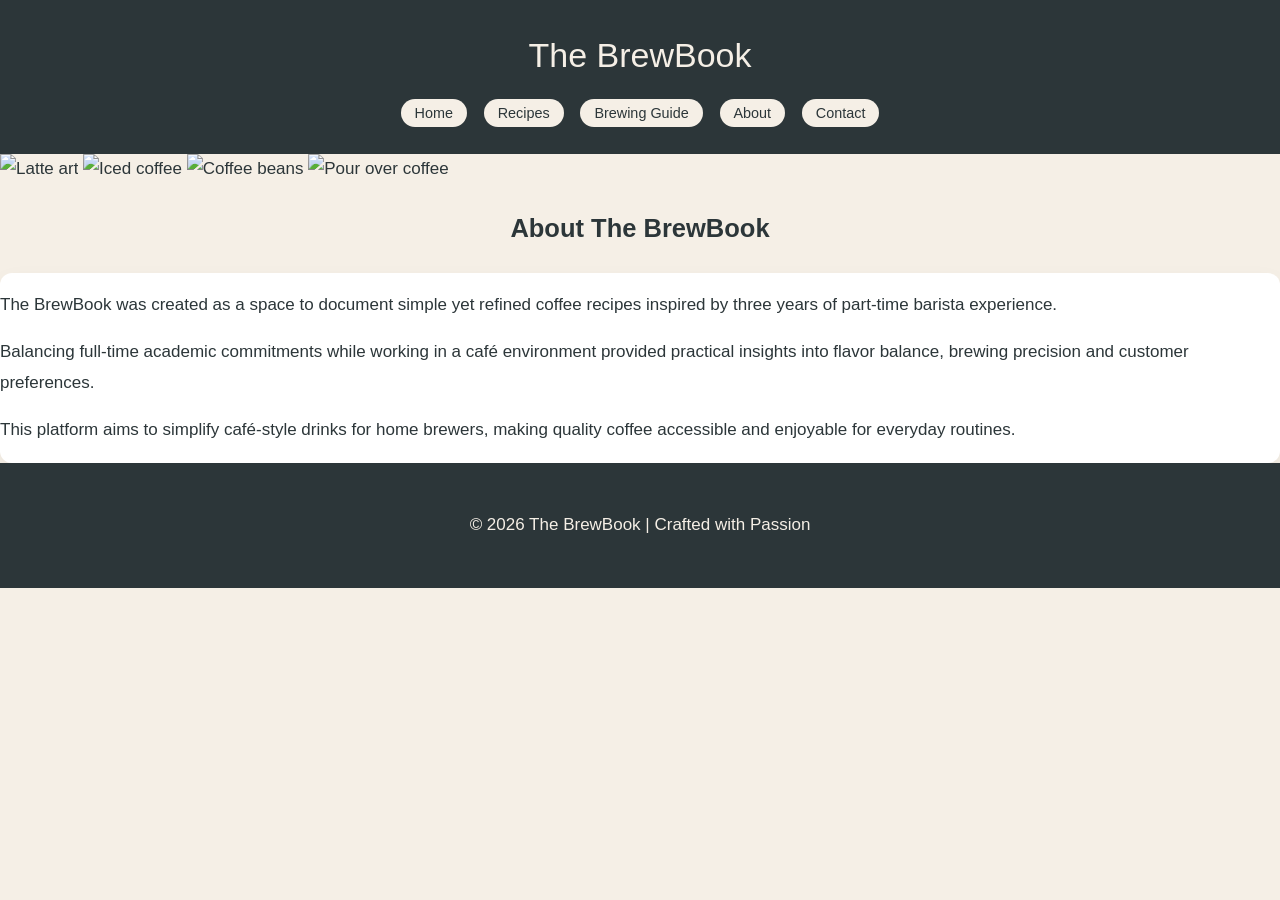
==== about.html @ 3c5f8f3c "include images, modify homepage carrousel, modify recipe page with paragraph" ====
<!DOCTYPE html>
<html lang="en">

<head>
    <meta charset="UTF-8">
    <title>About | The BrewBook</title>
    <meta name="description"
        content="Discover the story behind The BrewBook and the passion for coffee inspired by barista experience.">
    <meta name="keywords" content="coffee blog about, barista experience, coffee passion story">
    <meta name="viewport" content="width=device-width, initial-scale=1.0">
    <link rel="stylesheet" href="style.css">
</head>

<body>

    <header>
        <h1>The BrewBook</h1>
        <nav>
            <a href="index.html">Home</a>
            <a href="recipes.html">Recipes</a>
            <a href="brewing.html">Brewing Guide</a>
            <a href="about.html">About</a>
            <a href="contact.html">Contact</a>
        </nav>
    </header>

    <section class="carousel">
        <div class="carousel-track">
            <img src="images/coffee1.jpg" alt="Latte art">
            <img src="images/coffee2.jpg" alt="Iced coffee">
            <img src="images/coffee3.jpg" alt="Coffee beans">
            <img src="images/coffee4.jpg" alt="Pour over coffee">
        </div>
    </section>

    <section>
        <h2 style="text-align:center;">About The BrewBook</h2>

        <div class="recipe-card">
            <p>
                The BrewBook was created as a space to document simple yet refined coffee recipes inspired by three
                years of part-time barista experience.
            </p>

            <p>
                Balancing full-time academic commitments while working in a café environment provided practical insights
                into flavor balance, brewing precision and customer preferences.
            </p>

            <p>
                This platform aims to simplify café-style drinks for home brewers, making quality coffee accessible and
                enjoyable for everyday routines.
            </p>
        </div>
    </section>

    <footer>
        <p>© 2026 The BrewBook | Crafted with Passion</p>
    </footer>

</body>

</html>
---- style.css ----
/* ============================= */
/* COLOR PALETTE */
/* ============================= */
:root {
    --inkwell: #2C3639;
    --lunar: #3F4E4F;
    --creme: #A27B5B;
    --light: #F5EFE6;
    --soft: #EDE6DB;
}

/* ============================= */
/* GLOBAL */
/* ============================= */
body {
    margin: 0;
    font-family: 'Segoe UI', sans-serif;
    background: var(--light);
    color: var(--inkwell);
    line-height: 1.8;
    font-size: 17px;
    /* ADD THIS */
}

/* ============================= */
/* HEADER */
/* ============================= */
header {
    background: var(--inkwell);
    padding: 25px;
    text-align: center;
}

header h1 {
    color: var(--light);
    margin: 0;
    font-weight: 500;
}

/* ============================= */
/* NAVIGATION */
/* ============================= */
nav {
    margin-top: 12px;
}

nav a {
    text-decoration: none;
    color: var(--inkwell);
    background: var(--light);
    padding: 6px 14px;
    margin: 0 6px;
    border-radius: 40px;
    font-size: 0.9rem;
    transition: 0.3s ease;
}

nav a:hover {
    background: var(--creme);
    color: white;
}

/* ============================= */
/* HERO SECTION */
/* ============================= */
.hero-wrapper {
    padding: 90px 0;
}

.hero-container {
    max-width: 1100px;
    margin: 0 auto;
    display: flex;
    align-items: center;
    justify-content: center;
    gap: 70px;
    padding: 0 20px;
}

/* LEFT: CAROUSEL */
.hero-carousel {
    position: relative;
    width: 420px;
    height: 520px;
    overflow: hidden;
    border-radius: 14px;
    box-shadow: 0 20px 40px rgba(0, 0, 0, 0.08);
}

.carousel-track {
    position: relative;
    height: 100%;
}

.slide {
    position: absolute;
    width: 100%;
    height: 100%;
    opacity: 0;
    transition: opacity 0.6s ease;
}

.slide.active {
    opacity: 1;
}

.slide img {
    width: 100%;
    height: 100%;
    object-fit: cover;
}

/* ARROWS */
.arrow {
    position: absolute;
    top: 50%;
    transform: translateY(-50%);
    background: rgba(0, 0, 0, 0.35);
    color: white;
    border: none;
    font-size: 18px;
    padding: 8px 12px;
    cursor: pointer;
    border-radius: 6px;
    transition: 0.3s;
}

.arrow:hover {
    background: rgba(0, 0, 0, 0.6);
}

.left {
    left: 12px;
}

.right {
    right: 12px;
}

/* RIGHT: TEXT */
.hero-text {
    max-width: 480px;
}

.hero-text h2 {
    font-size: 2.1rem;
    margin-bottom: 22px;
    font-weight: 500;
}

.hero-text p {
    margin-bottom: 28px;
    color: var(--lunar);
}

/* ============================= */
/* BUTTON */
/* ============================= */
.button {
    display: inline-block;
    padding: 12px 28px;
    background: var(--creme);
    color: white;
    text-decoration: none;
    border-radius: 6px;
    transition: 0.3s ease;
}

.button:hover {
    background: var(--lunar);
}

/* ============================= */
/* CONTENT SECTIONS */
/* ============================= */
.section {
    max-width: 800px;
    margin: 60px auto 0 auto;
    /* adds space from navbar */
    padding: 90px 20px;
}

.section:first-of-type {
    margin-top: 60px;
}

.section h2 {
    font-weight: 500;
    margin-bottom: 25px;
}

.light {
    background: var(--soft);
}

.center {
    text-align: center;
}

/* ============================= */
/* REVEAL ANIMATION */
/* ============================= */
.reveal {
    opacity: 0;
    transform: translateY(40px);
    transition: all 0.8s ease;
}

.reveal.active {
    opacity: 1;
    transform: translateY(0);
}

/* ============================= */
/* FOOTER */
/* ============================= */
footer {
    text-align: center;
    padding: 30px;
    background: var(--inkwell);
    color: var(--light);
}

/* ============================= */
/* RESPONSIVE */
/* ============================= */
@media (max-width: 900px) {
    .hero-container {
        flex-direction: column;
        text-align: center;
    }

    .hero-carousel {
        width: 85%;
        height: 420px;
    }

    .hero-text {
        max-width: 600px;
    }
}

.recipe-grid {
    display: grid;
    grid-template-columns: repeat(3, 1fr);
    /* exactly 3 per row */
    gap: 40px;
    /* space between cards */
    margin-top: 40px;
    margin-bottom: 80px;
    /* space before footer */
    padding: 0 150px;
    /* space from left/right edges of screen */
    box-sizing: border-box;
    /* ensures padding is included in width */
}

/* RECIPE CARD */
.recipe-card {
    background: white;
    border-radius: 12px;
    overflow: hidden;
    box-shadow: 0 10px 25px rgba(0, 0, 0, 0.05);
    cursor: pointer;
    transition: 0.3s ease;
}

.recipe-card:hover {
    transform: translateY(-5px);
}

.recipe-card img {
    width: 100%;
    height: 220px;
    object-fit: cover;
}

.recipe-card h3 {
    padding: 15px;
    margin: 0;
}

.recipe-content {
    display: none;
    padding: 0 15px 20px 15px;
}

/* BREW CARD */
.brew-card {
    background: white;
    padding: 25px;
    margin: 25px 0;
    border-radius: 12px;
    box-shadow: 0 10px 25px rgba(0, 0, 0, 0.05);
}

.short-paragraph {
    opacity: 1;
    /* visible immediately */
    transform: translateY(0);
    /* no movement */
    transition: none;
    /* disable animation */
    text-align: center;
    /* optional: center text */
    max-width: 700px;
    /* optional: limits width for readability */
    margin: 0 auto 30px auto;
    /* top 0, bottom 40px spacing */
    font-size: 1.3rem;
    /* slightly larger for emphasis */
    color: var(--lunar);
    /* text color */
}

@media (max-width: 900px) {
    .recipe-grid {
        grid-template-columns: repeat(2, 1fr);
    }
}

@media (max-width: 600px) {
    .recipe-grid {
        grid-template-columns: 1fr;
    }
}

.intro-card {
    background: var(--soft);
    padding: 25px 30px;
    border-radius: 12px;
    max-width: 800px;
    margin: 40px auto;
    text-align: center;
    font-size: 1.1rem;
    color: var(--lunar);
}

/* Brewing Page Styles */
.brewing-section {
    max-width: 1000px;
    margin: 0 auto 80px auto;
    padding: 20px;
}

/* Brewing Page Styles */
.brew-row {
    display: flex;
    flex-wrap: wrap;
    align-items: center;
    gap: 40px;
    margin-bottom: 60px;
}

.brew-row.reverse {
    flex-direction: row-reverse;
}

.brew-text,
.brew-image {
    flex: 0 0 50%;
    /* take 50% each on desktop */
}

.brew-image img {
    width: 100%;
    height: auto;
    border-radius: 12px;
    object-fit: cover;
}

/* Responsive for mobile */
@media (max-width: 900px) {

    .brew-text,
    .brew-image {
        flex: 0 0 100%;
        /* full width on mobile */
    }
}

.brew-text h3 {
    margin-bottom: 15px;
}

.brew-text p,
.brew-text ul {
    margin-bottom: 15px;
    line-height: 1.6;
    color: var(--lunar);
}

.brew-image {
    flex: 1;
}

/* Responsive */
@media (max-width: 900px) {

    .brew-row,
    .brew-row.reverse {
        flex-direction: column;
    }

    .brew-image,
    .brew-text {
        width: 100%;
    }

    .brew-image img {
        height: auto;
    }
}
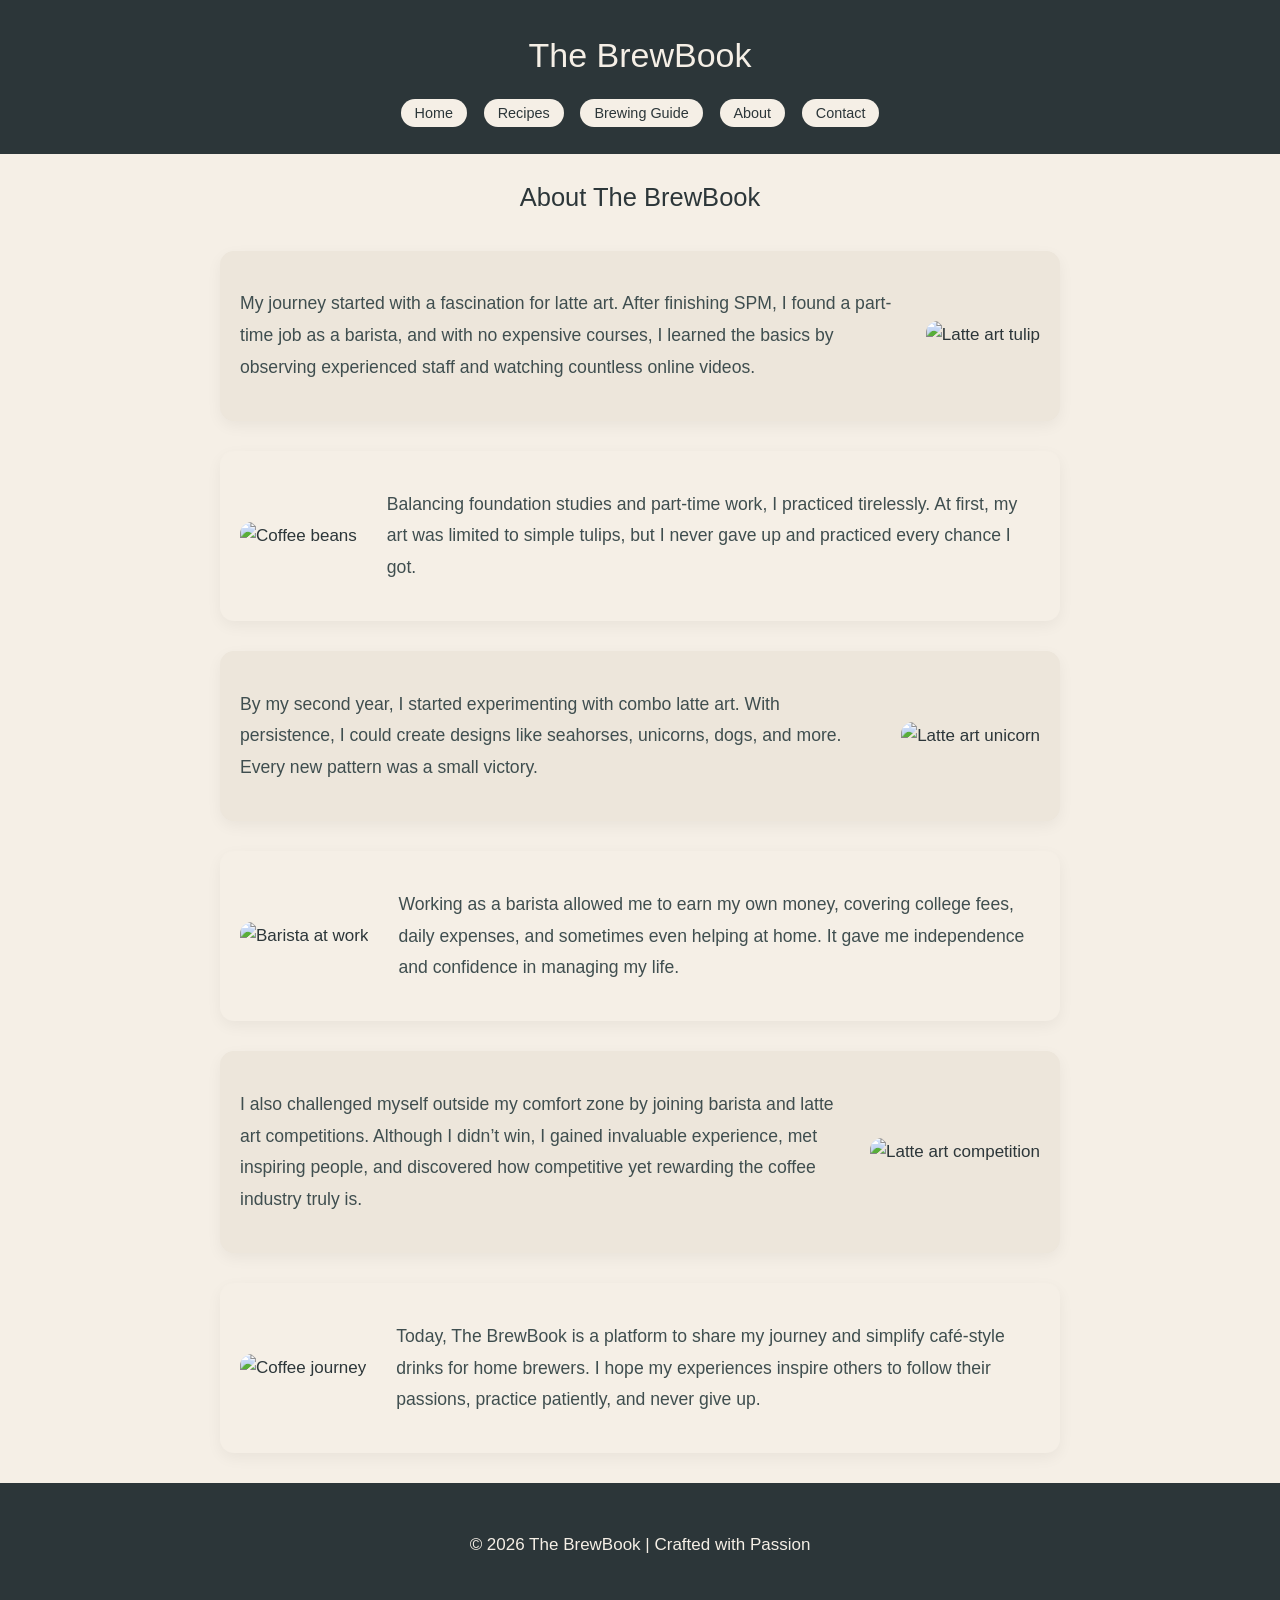
==== commit d4f24f76: "fixed formats and focused on theme" ====
--- a/about.html
+++ b/about.html
@@ -24,34 +24,90 @@
         </nav>
     </header>
 
-    <section class="carousel">
-        <div class="carousel-track">
-            <img src="images/coffee1.jpg" alt="Latte art">
-            <img src="images/coffee2.jpg" alt="Iced coffee">
-            <img src="images/coffee3.jpg" alt="Coffee beans">
-            <img src="images/coffee4.jpg" alt="Pour over coffee">
+    <section>
+        <h2>About The BrewBook</h2>
+
+        <!-- Card 1 -->
+        <div class="short-card flex-card">
+            <div class="card-image">
+                <img src="images/coffee-cup1.jpg" alt="Latte art tulip">
+            </div>
+            <div class="card-text">
+                <p>
+                    My journey started with a fascination for latte art. After finishing SPM, I found a part-time job
+                    as a barista, and with no expensive courses, I learned the basics by observing experienced staff
+                    and watching countless online videos.
+                </p>
+            </div>
         </div>
-    </section>
 
-    <section>
-        <h2 style="text-align:center;">About The BrewBook</h2>
+        <!-- Card 2 -->
+        <div class="short-card flex-card">
+            <div class="card-image">
+                <img src="images/coffee-cup2.jpg" alt="Coffee beans">
+            </div>
+            <div class="card-text">
+                <p>
+                    Balancing foundation studies and part-time work, I practiced tirelessly. At first, my art was
+                    limited to simple tulips, but I never gave up and practiced every chance I got.
+                </p>
+            </div>
+        </div>
 
-        <div class="recipe-card">
-            <p>
-                The BrewBook was created as a space to document simple yet refined coffee recipes inspired by three
-                years of part-time barista experience.
-            </p>
+        <!-- Card 3 -->
+        <div class="short-card flex-card">
+            <div class="card-image">
+                <img src="images/coffee-cup3.jpg" alt="Latte art unicorn">
+            </div>
+            <div class="card-text">
+                <p>
+                    By my second year, I started experimenting with combo latte art. With persistence, I could create
+                    designs like seahorses, unicorns, dogs, and more. Every new pattern was a small victory.
+                </p>
+            </div>
+        </div>
 
-            <p>
-                Balancing full-time academic commitments while working in a café environment provided practical insights
-                into flavor balance, brewing precision and customer preferences.
-            </p>
+        <!-- Card 4 -->
+        <div class="short-card flex-card">
+            <div class="card-image">
+                <img src="images/coffee-cup4.jpg" alt="Barista at work">
+            </div>
+            <div class="card-text">
+                <p>
+                    Working as a barista allowed me to earn my own money, covering college fees, daily expenses, and
+                    sometimes even helping at home. It gave me independence and confidence in managing my life.
+                </p>
+            </div>
+        </div>
 
-            <p>
-                This platform aims to simplify café-style drinks for home brewers, making quality coffee accessible and
-                enjoyable for everyday routines.
-            </p>
+        <!-- Card 5 -->
+        <div class="short-card flex-card">
+            <div class="card-image">
+                <img src="images/latte-competition.jpg" alt="Latte art competition">
+            </div>
+            <div class="card-text">
+                <p>
+                    I also challenged myself outside my comfort zone by joining barista and latte art competitions.
+                    Although I didn’t win, I gained invaluable experience, met inspiring people, and discovered how
+                    competitive yet rewarding the coffee industry truly is.
+                </p>
+            </div>
         </div>
+
+        <!-- Card 6 -->
+        <div class="short-card flex-card">
+            <div class="card-image">
+                <img src="images/coffee-moments.jpg" alt="Coffee journey">
+            </div>
+            <div class="card-text">
+                <p>
+                    Today, The BrewBook is a platform to share my journey and simplify café-style drinks for
+                    home brewers. I hope my experiences inspire others to follow their passions, practice patiently,
+                    and never give up.
+                </p>
+            </div>
+        </div>
+
     </section>
 
     <footer>
--- a/style.css
+++ b/style.css
@@ -11,7 +11,6 @@
 
 /* ============================= */
 /* GLOBAL */
-/* ============================= */
 body {
     margin: 0;
     font-family: 'Segoe UI', sans-serif;
@@ -19,15 +18,18 @@
     color: var(--inkwell);
     line-height: 1.8;
     font-size: 17px;
-    /* ADD THIS */
+}
+
+h2 {
+    text-align: center;
+    font-weight: 500;
 }
 
 /* ============================= */
 /* HEADER */
-/* ============================= */
 header {
     background: var(--inkwell);
-    padding: 25px;
+    padding: 25px 0;
     text-align: center;
 }
 
@@ -39,7 +41,6 @@
 
 /* ============================= */
 /* NAVIGATION */
-/* ============================= */
 nav {
     margin-top: 12px;
 }
@@ -61,10 +62,9 @@
 }
 
 /* ============================= */
-/* HERO SECTION */
-/* ============================= */
+/* HERO / CAROUSEL */
 .hero-wrapper {
-    padding: 90px 0;
+    padding: 60px 0;
 }
 
 .hero-container {
@@ -73,11 +73,11 @@
     display: flex;
     align-items: center;
     justify-content: center;
-    gap: 70px;
+    gap: 40px;
+    flex-wrap: wrap;
     padding: 0 20px;
 }
 
-/* LEFT: CAROUSEL */
 .hero-carousel {
     position: relative;
     width: 420px;
@@ -123,6 +123,7 @@
     cursor: pointer;
     border-radius: 6px;
     transition: 0.3s;
+    z-index: 10;
 }
 
 .arrow:hover {
@@ -137,25 +138,8 @@
     right: 12px;
 }
 
-/* RIGHT: TEXT */
-.hero-text {
-    max-width: 480px;
-}
-
-.hero-text h2 {
-    font-size: 2.1rem;
-    margin-bottom: 22px;
-    font-weight: 500;
-}
-
-.hero-text p {
-    margin-bottom: 28px;
-    color: var(--lunar);
-}
-
-/* ============================= */
-/* BUTTON */
-/* ============================= */
+/* ============================= */
+/* BUTTONS */
 .button {
     display: inline-block;
     padding: 12px 28px;
@@ -171,91 +155,36 @@
 }
 
 /* ============================= */
-/* CONTENT SECTIONS */
-/* ============================= */
+/* SECTIONS */
 .section {
-    max-width: 800px;
-    margin: 60px auto 0 auto;
-    /* adds space from navbar */
-    padding: 90px 20px;
-}
-
-.section:first-of-type {
-    margin-top: 60px;
-}
-
-.section h2 {
-    font-weight: 500;
-    margin-bottom: 25px;
+    max-width: 1000px;
+    margin: 60px auto;
+    padding: 0 20px;
 }
 
 .light {
     background: var(--soft);
 }
 
-.center {
-    text-align: center;
-}
-
-/* ============================= */
-/* REVEAL ANIMATION */
-/* ============================= */
-.reveal {
-    opacity: 0;
-    transform: translateY(40px);
-    transition: all 0.8s ease;
-}
-
-.reveal.active {
-    opacity: 1;
-    transform: translateY(0);
-}
-
-/* ============================= */
-/* FOOTER */
-/* ============================= */
-footer {
-    text-align: center;
-    padding: 30px;
-    background: var(--inkwell);
-    color: var(--light);
-}
-
-/* ============================= */
-/* RESPONSIVE */
-/* ============================= */
-@media (max-width: 900px) {
-    .hero-container {
-        flex-direction: column;
-        text-align: center;
-    }
-
-    .hero-carousel {
-        width: 85%;
-        height: 420px;
-    }
-
-    .hero-text {
-        max-width: 600px;
-    }
-}
-
+.short-paragraph {
+    text-align: center;
+    max-width: 700px;
+    margin: 0 auto 40px auto;
+    font-size: 1.3rem;
+    color: var(--lunar);
+}
+
+/* ============================= */
+/* RECIPE GRID */
 .recipe-grid {
     display: grid;
     grid-template-columns: repeat(3, 1fr);
-    /* exactly 3 per row */
-    gap: 40px;
-    /* space between cards */
-    margin-top: 40px;
-    margin-bottom: 80px;
-    /* space before footer */
-    padding: 0 150px;
-    /* space from left/right edges of screen */
+    gap: 25px;
+    margin: 40px auto 80px auto;
+    padding: 0 40px;
     box-sizing: border-box;
-    /* ensures padding is included in width */
-}
-
-/* RECIPE CARD */
+}
+
 .recipe-card {
     background: white;
     border-radius: 12px;
@@ -269,15 +198,17 @@
     transform: translateY(-5px);
 }
 
+/* 1:1 images */
 .recipe-card img {
     width: 100%;
-    height: 220px;
+    aspect-ratio: 1/1;
     object-fit: cover;
 }
 
 .recipe-card h3 {
     padding: 15px;
     margin: 0;
+    text-align: center;
 }
 
 .recipe-content {
@@ -285,71 +216,20 @@
     padding: 0 15px 20px 15px;
 }
 
-/* BREW CARD */
-.brew-card {
-    background: white;
-    padding: 25px;
-    margin: 25px 0;
-    border-radius: 12px;
-    box-shadow: 0 10px 25px rgba(0, 0, 0, 0.05);
-}
-
-.short-paragraph {
-    opacity: 1;
-    /* visible immediately */
-    transform: translateY(0);
-    /* no movement */
-    transition: none;
-    /* disable animation */
-    text-align: center;
-    /* optional: center text */
-    max-width: 700px;
-    /* optional: limits width for readability */
-    margin: 0 auto 30px auto;
-    /* top 0, bottom 40px spacing */
-    font-size: 1.3rem;
-    /* slightly larger for emphasis */
-    color: var(--lunar);
-    /* text color */
-}
-
-@media (max-width: 900px) {
-    .recipe-grid {
-        grid-template-columns: repeat(2, 1fr);
-    }
-}
-
-@media (max-width: 600px) {
-    .recipe-grid {
-        grid-template-columns: 1fr;
-    }
-}
-
-.intro-card {
-    background: var(--soft);
-    padding: 25px 30px;
-    border-radius: 12px;
-    max-width: 800px;
-    margin: 40px auto;
-    text-align: center;
-    font-size: 1.1rem;
-    color: var(--lunar);
-}
-
-/* Brewing Page Styles */
+/* ============================= */
+/* BREWING PAGE */
 .brewing-section {
-    max-width: 1000px;
+    max-width: 1100px;
     margin: 0 auto 80px auto;
-    padding: 20px;
-}
-
-/* Brewing Page Styles */
+    padding: 0 20px;
+}
+
 .brew-row {
     display: flex;
+    align-items: center;
+    gap: 50px;
+    margin-bottom: 80px;
     flex-wrap: wrap;
-    align-items: center;
-    gap: 40px;
-    margin-bottom: 60px;
 }
 
 .brew-row.reverse {
@@ -358,25 +238,13 @@
 
 .brew-text,
 .brew-image {
-    flex: 0 0 50%;
-    /* take 50% each on desktop */
+    flex: 1;
 }
 
 .brew-image img {
     width: 100%;
-    height: auto;
     border-radius: 12px;
     object-fit: cover;
-}
-
-/* Responsive for mobile */
-@media (max-width: 900px) {
-
-    .brew-text,
-    .brew-image {
-        flex: 0 0 100%;
-        /* full width on mobile */
-    }
 }
 
 .brew-text h3 {
@@ -386,28 +254,339 @@
 .brew-text p,
 .brew-text ul {
     margin-bottom: 15px;
-    line-height: 1.6;
     color: var(--lunar);
 }
 
-.brew-image {
-    flex: 1;
-}
-
-/* Responsive */
-@media (max-width: 900px) {
+/* ============================= */
+/* CENTERED CONTENT FOR ABOUT/CONTACT */
+.center-content {
+    max-width: 700px;
+    margin: 0 auto 80px auto;
+    padding: 0 20px;
+    text-align: center;
+}
+
+/* ============================= */
+/* FOOTER */
+footer {
+    text-align: center;
+    padding: 30px;
+    background: var(--inkwell);
+    color: var(--light);
+    width: 100%;
+    box-sizing: border-box;
+}
+
+/* ============================= */
+/* RESPONSIVE */
+@media (max-width:900px) {
+    .hero-container {
+        flex-direction: column;
+        text-align: center;
+    }
+
+    .hero-carousel {
+        width: 85%;
+        height: 420px;
+    }
+
+    .recipe-grid {
+        grid-template-columns: repeat(2, 1fr);
+        padding: 0 30px;
+    }
 
     .brew-row,
     .brew-row.reverse {
         flex-direction: column;
     }
 
+    .brew-text,
+    .brew-image {
+        width: 100%;
+    }
+}
+
+@media (max-width:600px) {
+    .recipe-grid {
+        grid-template-columns: 1fr;
+        padding: 0 15px;
+    }
+}
+
+/* ============================= */
+/* SHORT CARD PARAGRAPHS */
+.short-card {
+    padding: 25px 20px;
+    border-radius: 12px;
+    max-width: 800px;
+    margin: 20px auto;
+    line-height: 1.7;
+    color: var(--inkwell);
+}
+
+/* Slightly different shades for alternating cards */
+.short-card:nth-child(odd) {
+    background-color: #F5EFE6;
+}
+
+.short-card:nth-child(even) {
+    background-color: #EDE6DB;
+}
+
+/* CONTACT BOX / ABOUT CENTERED CARD */
+.contact-box {
+    max-width: 700px;
+    margin: 40px auto;
+    padding: 25px 20px;
+    background: #F5EFE6;
+    border-radius: 12px;
+    box-shadow: 0 5px 15px rgba(0, 0, 0, 0.05);
+    text-align: center;
+    line-height: 1.8;
+}
+
+.contact-box a {
+    color: var(--creme);
+    text-decoration: none;
+}
+
+.contact-box a:hover {
+    color: var(--lunar);
+}
+
+/* ============================= */
+/* FLEX LAYOUT FOR HERO (carousel + text) */
+/* ============================= */
+.hero-container {
+    display: flex;
+    align-items: center;
+    justify-content: space-between;
+    gap: 50px;
+    max-width: 1200px;
+    margin: auto;
+    padding: 20px;
+}
+
+.hero-carousel {
+    flex: 1;
+    min-width: 300px;
+}
+
+.hero-text {
+    flex: 1;
+    min-width: 300px;
+}
+
+/* ============================= */
+/* SHORT PARAGRAPH CARDS WITH DIFFERENT SHADES */
+/* ============================= */
+.short-card {
+    padding: 20px;
+    border-radius: 12px;
+    margin: 20px auto;
+    max-width: 800px;
+    color: var(--inkwell);
+}
+
+.short-card:nth-child(odd) {
+    background: #F5EFE6;
+    /* light */
+}
+
+.short-card:nth-child(even) {
+    background: #EDE6DB;
+    /* slightly darker */
+}
+
+/* ============================= */
+/* CENTERED PARAGRAPHS FOR ABOUT/CONTACT */
+/* ============================= */
+.centered-paragraph {
+    max-width: 700px;
+    margin: 40px auto;
+    padding: 25px 20px;
+    text-align: center;
+    border-radius: 12px;
+    background: #F5EFE6;
+    box-shadow: 0 5px 15px rgba(0, 0, 0, 0.05);
+    line-height: 1.8;
+}
+
+/* Centered Recipe Grid (50% width) */
+.recipe-grid-center {
+    display: grid;
+    grid-template-columns: repeat(auto-fit, minmax(250px, 1fr));
+    justify-content: center;
+    gap: 25px;
+    max-width: 50%;
+    /* center and limit size */
+    margin: 0 auto 80px auto;
+}
+
+/* Recipe Cards Hover Content */
+.recipe-card.hoverable .recipe-content {
+    display: none;
+    padding: 10px 15px;
+    background: var(--soft);
+    border-radius: 8px;
+}
+
+/* Smaller, centered recipe-card */
+.recipe-card {
+    background: white;
+    border-radius: 12px;
+    overflow: hidden;
+    box-shadow: 0 10px 25px rgba(0, 0, 0, 0.05);
+    cursor: pointer;
+    transition: 0.3s ease;
+    max-width: 300px;
+    margin: 0 auto;
+}
+
+.recipe-card img {
+    width: 100%;
+    height: 250px;
+    object-fit: cover;
+}
+
+.recipe-card h3 {
+    text-align: center;
+    padding: 10px;
+}
+
+/* Show recipe-content on hover for non-touch devices */
+@media (hover: hover) {
+    .recipe-card.hoverable:hover .recipe-content {
+        display: block;
+    }
+}
+
+/* Responsive adjustments */
+@media (max-width: 900px) {
+    .recipe-grid-center {
+        max-width: 90%;
+    }
+}
+
+/* ============================= */
+/* BREWING PAGE LAYOUT */
+/* ============================= */
+/* Brewing Section */
+.brewing-section {
+    max-width: 1100px;
+    margin: 0 auto 80px auto;
+    padding: 60px 20px 0 20px;
+    /* top padding to avoid touching header */
+}
+
+.brew-card-row {
+    margin-bottom: 40px;
+}
+
+/* Card container: flex for text + image */
+.brew-card {
+    display: flex;
+    gap: 30px;
+    flex-wrap: wrap;
+    background: var(--soft);
+    border-radius: 12px;
+    padding: 20px;
+    box-shadow: 0 5px 15px rgba(0, 0, 0, 0.05);
+    align-items: center;
+}
+
+/* Reverse class for alternating layout */
+.brew-card.reverse {
+    flex-direction: row-reverse;
+}
+
+/* Text and image flex */
+.brew-text,
+.brew-image {
+    flex: 1;
+}
+
+/* Card text styling */
+.brew-text h3 {
+    margin-top: 0;
+    margin-bottom: 15px;
+}
+
+.brew-text ul {
+    padding-left: 20px;
+    margin-bottom: 0;
+    color: var(--lunar);
+}
+
+/* Image 1:1 ratio */
+.brew-image img {
+    width: 100%;
+    aspect-ratio: 1 / 1;
+    object-fit: cover;
+    border-radius: 12px;
+}
+
+/* Responsive */
+@media (max-width: 900px) {
+    .brew-card {
+        flex-direction: column;
+        /* stack vertically */
+    }
+
     .brew-image,
     .brew-text {
         width: 100%;
     }
-
-    .brew-image img {
+}
+
+/* ============================= */
+/* ABOUT PAGE: FLEX CARD LAYOUT */
+/* ============================= */
+
+.flex-card {
+    display: flex;
+    align-items: center;
+    gap: 30px;
+    margin: 30px auto;
+    padding: 20px;
+    border-radius: 14px;
+    background: var(--soft);
+    box-shadow: 0 5px 15px rgba(0, 0, 0, 0.05);
+    transition: transform 0.3s ease;
+}
+
+.flex-card:hover {
+    transform: translateY(-5px);
+}
+
+.flex-card .card-image img {
+    width: 180px;
+    height: 180px;
+    object-fit: cover;
+    border-radius: 12px;
+}
+
+.flex-card .card-text {
+    flex: 1;
+    color: var(--lunar);
+    font-size: 1.1rem;
+    line-height: 1.8;
+}
+
+.flex-card:nth-child(even) {
+    flex-direction: row-reverse;
+}
+
+/* Responsive: Stack vertically on small screens */
+@media (max-width: 900px) {
+    .flex-card {
+        flex-direction: column;
+        text-align: center;
+    }
+
+    .flex-card .card-image img {
+        width: 100%;
         height: auto;
+        margin-bottom: 15px;
     }
 }
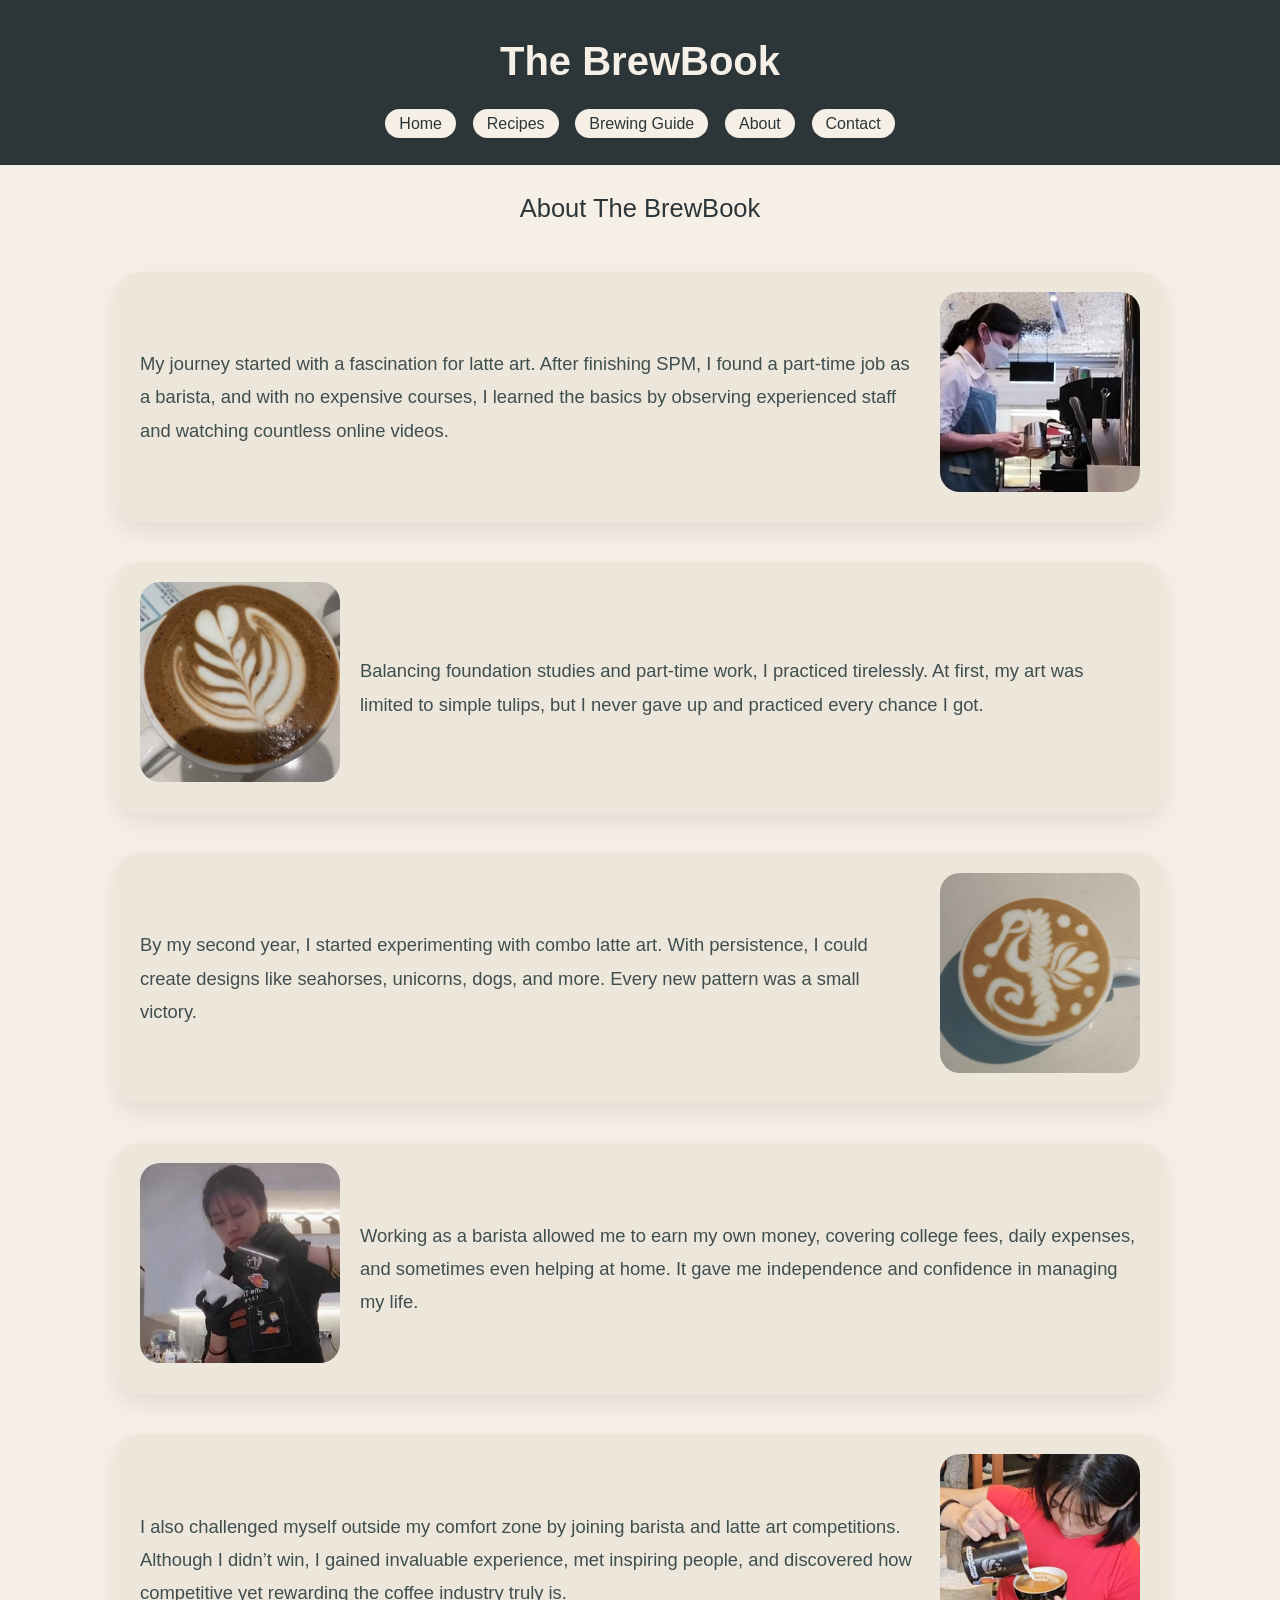
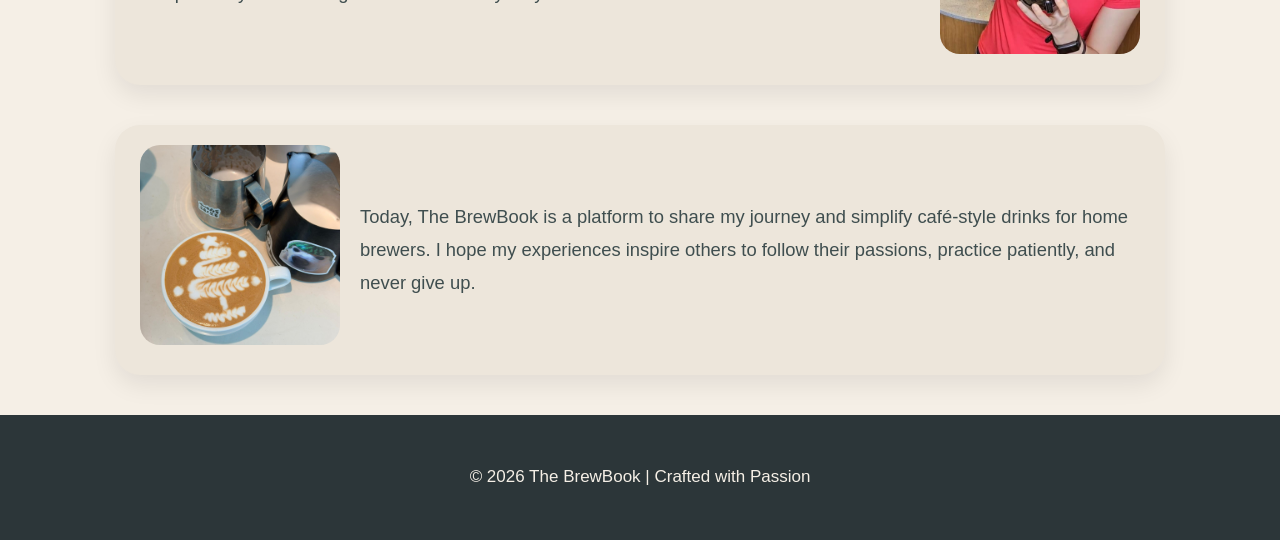
==== commit 42810d56: "polish code and fix function errors" ====
--- a/about.html
+++ b/about.html
@@ -28,9 +28,9 @@
         <h2>About The BrewBook</h2>
 
         <!-- Card 1 -->
-        <div class="short-card flex-card">
+        <div class="short-card flex-card reverse">
             <div class="card-image">
-                <img src="images/coffee-cup1.jpg" alt="Latte art tulip">
+                <img src="images/about/coffee_about_work1.jpg" alt="Beginner barista">
             </div>
             <div class="card-text">
                 <p>
@@ -44,7 +44,7 @@
         <!-- Card 2 -->
         <div class="short-card flex-card">
             <div class="card-image">
-                <img src="images/coffee-cup2.jpg" alt="Coffee beans">
+                <img src="images/about/coffee_about_tulip.jpg" alt="Latte art tulip">
             </div>
             <div class="card-text">
                 <p>
@@ -55,9 +55,9 @@
         </div>
 
         <!-- Card 3 -->
-        <div class="short-card flex-card">
+        <div class="short-card flex-card reverse">
             <div class="card-image">
-                <img src="images/coffee-cup3.jpg" alt="Latte art unicorn">
+                <img src="images/about/coffee_about_seahorse.jpg" alt="Latte art seahorse">
             </div>
             <div class="card-text">
                 <p>
@@ -69,8 +69,8 @@
 
         <!-- Card 4 -->
         <div class="short-card flex-card">
-            <div class="card-image">
-                <img src="images/coffee-cup4.jpg" alt="Barista at work">
+            <div class="card-image reveal">
+                <img src="images/about/coffee_about_work2.jpg" alt="Barista at work">
             </div>
             <div class="card-text">
                 <p>
@@ -81,9 +81,9 @@
         </div>
 
         <!-- Card 5 -->
-        <div class="short-card flex-card">
-            <div class="card-image">
-                <img src="images/latte-competition.jpg" alt="Latte art competition">
+        <div class="short-card flex-card reverse">
+            <div class="card-image reveal">
+                <img src="images/about/coffee_about_comp.jpg" alt="Latte art competition">
             </div>
             <div class="card-text">
                 <p>
@@ -96,8 +96,8 @@
 
         <!-- Card 6 -->
         <div class="short-card flex-card">
-            <div class="card-image">
-                <img src="images/coffee-moments.jpg" alt="Coffee journey">
+            <div class="card-image reveal">
+                <img src="images/about/coffee_about_christmas.jpg" alt="Christmas latte art">
             </div>
             <div class="card-text">
                 <p>
@@ -114,6 +114,23 @@
         <p>© 2026 The BrewBook | Crafted with Passion</p>
     </footer>
 
+    <script>
+        // Scroll reveal
+        const reveal = document.querySelectorAll(".reveal");
+
+        window.addEventListener("scroll", () => {
+            reveal.forEach(el => {
+                const windowHeight = window.innerHeight;
+                const elementTop = el.getBoundingClientRect().top;
+
+                // Change the "-100" to adjust how early it appears
+                if (elementTop < windowHeight - 100) {
+                    el.classList.add("active");
+                }
+            });
+        });
+    </script>
+
 </body>
 
 </html>
--- a/style.css
+++ b/style.css
@@ -11,6 +11,7 @@
 
 /* ============================= */
 /* GLOBAL */
+/* ============================= */
 body {
     margin: 0;
     font-family: 'Segoe UI', sans-serif;
@@ -18,6 +19,18 @@
     color: var(--inkwell);
     line-height: 1.8;
     font-size: 17px;
+
+    /* Make the whole page a column flex container */
+    display: flex;
+    flex-direction: column;
+    min-height: 100vh;
+    /* full viewport height */
+}
+
+/* Make the main content grow to fill space */
+main,
+section {
+    flex: 1;
 }
 
 h2 {
@@ -27,6 +40,7 @@
 
 /* ============================= */
 /* HEADER */
+/* ============================= */
 header {
     background: var(--inkwell);
     padding: 25px 0;
@@ -36,11 +50,14 @@
 header h1 {
     color: var(--light);
     margin: 0;
-    font-weight: 500;
+    font-weight: 800;
+    font-size: 40px;
+
 }
 
 /* ============================= */
 /* NAVIGATION */
+/* ============================= */
 nav {
     margin-top: 12px;
 }
@@ -52,8 +69,9 @@
     padding: 6px 14px;
     margin: 0 6px;
     border-radius: 40px;
-    font-size: 0.9rem;
+    font-size: 1.0rem;
     transition: 0.3s ease;
+    font-weight: 500;
 }
 
 nav a:hover {
@@ -61,10 +79,41 @@
     color: white;
 }
 
+.reveal {
+    opacity: 0;
+    transform: translateY(30px);
+    /* start slightly below */
+    transition: opacity 0.6s ease, transform 0.6s ease;
+}
+
+.reveal.active {
+    opacity: 1;
+    transform: translateY(0);
+    /* move to normal position */
+}
+
 /* ============================= */
 /* HERO / CAROUSEL */
+/* ============================= */
 .hero-wrapper {
-    padding: 60px 0;
+    padding: 90px 0;
+    /* updated from 60px to 90px */
+}
+
+.hero-text {
+    text-align: center;
+    /* centers heading, paragraph, and button */
+    max-width: 400px;
+    /* optional, controls width of text */
+    margin: 0 auto;
+    /* center the block horizontally */
+}
+
+.hero-text .button {
+    margin-top: 20px;
+    /* space below paragraph */
+    display: inline-block;
+    /* ensures it stays centered */
 }
 
 .hero-container {
@@ -73,9 +122,10 @@
     display: flex;
     align-items: center;
     justify-content: center;
-    gap: 40px;
+    gap: 70px;
+    /* updated from 40px to 70px */
+    padding: 0 20px;
     flex-wrap: wrap;
-    padding: 0 20px;
 }
 
 .hero-carousel {
@@ -140,6 +190,7 @@
 
 /* ============================= */
 /* BUTTONS */
+/* ============================= */
 .button {
     display: inline-block;
     padding: 12px 28px;
@@ -156,32 +207,72 @@
 
 /* ============================= */
 /* SECTIONS */
+/* ============================= */
 .section {
     max-width: 1000px;
     margin: 60px auto;
     padding: 0 20px;
 }
 
+.section.center {
+    text-align: center;
+    /* centers text and button */
+    padding: 60px 20px 80px;
+    /* top 60px, sides 20px, bottom 80px */
+}
+
+.section.center .button {
+    display: inline-block;
+    margin-top: 20px;
+    /* space between heading and button */
+}
+
+.section.center {
+    max-width: 500px;
+    /* optional: keeps text and button nicely centered */
+    margin: 0 auto;
+}
+
 .light {
     background: var(--soft);
 }
 
+/* ============================= */
+/* SHORT PARAGRAPH AS CARD */
+/* ============================= */
 .short-paragraph {
     text-align: center;
-    max-width: 700px;
-    margin: 0 auto 40px auto;
-    font-size: 1.3rem;
+    max-width: 750px;
+    /* slightly wider */
+    margin: 40px auto;
+    /* vertical spacing from other sections */
+    font-size: 1.4rem;
+    /* slightly bigger text */
+    line-height: 2;
+    /* thicker line spacing */
     color: var(--lunar);
+    padding: 30px 35px;
+    /* adds more padding for card feel */
+    background: var(--soft);
+    /* subtle card background */
+    border-radius: 25px;
+    /* rounded corners */
+    box-shadow: 0 10px 25px rgba(0, 0, 0, 0.08);
+    /* subtle depth */
 }
 
 /* ============================= */
 /* RECIPE GRID */
+/* ============================= */
 .recipe-grid {
     display: grid;
     grid-template-columns: repeat(3, 1fr);
-    gap: 25px;
+    gap: 40px;
+    /* updated from 25px to 40px */
+    max-width: 1100px;
     margin: 40px auto 80px auto;
-    padding: 0 40px;
+    padding: 0 80px;
+    /* updated desktop padding */
     box-sizing: border-box;
 }
 
@@ -198,10 +289,10 @@
     transform: translateY(-5px);
 }
 
-/* 1:1 images */
+/* 🔥 1:1 images */
 .recipe-card img {
     width: 100%;
-    aspect-ratio: 1/1;
+    aspect-ratio: 1 / 1;
     object-fit: cover;
 }
 
@@ -211,13 +302,25 @@
     text-align: center;
 }
 
+/* RECIPE CONTENT EXPAND/COLLAPSE */
 .recipe-content {
-    display: none;
-    padding: 0 15px 20px 15px;
+    max-height: 0;
+    overflow: hidden;
+    transition: max-height 0.4s ease, padding 0.3s ease;
+    padding: 0 15px;
+    /* horizontal padding stays */
+}
+
+.recipe-card.active .recipe-content {
+    max-height: 500px;
+    /* enough to fit content, JS can override for dynamic height */
+    padding: 15px;
+    /* add vertical padding when expanded */
 }
 
 /* ============================= */
 /* BREWING PAGE */
+/* ============================= */
 .brewing-section {
     max-width: 1100px;
     margin: 0 auto 80px auto;
@@ -258,7 +361,85 @@
 }
 
 /* ============================= */
-/* CENTERED CONTENT FOR ABOUT/CONTACT */
+/* BREWING PAGE FLEX CARDS ZIG-ZAG */
+/* ============================= */
+.brew-card-row {
+    display: flex;
+    justify-content: center;
+    /* center the row */
+    margin-bottom: 40px;
+}
+
+.brew-card {
+    display: flex;
+    align-items: center;
+    gap: 40px;
+    /* space between image and text */
+    max-width: 1000px;
+    /* limit card width */
+    padding: 25px 30px;
+    background: var(--soft);
+    /* card background */
+    border-radius: 25px;
+    /* rounded corners */
+    box-shadow: 0 10px 25px rgba(0, 0, 0, 0.08);
+    flex: 1;
+    transition: transform 0.3s ease;
+}
+
+.brew-card:hover {
+    transform: translateY(-5px);
+}
+
+.brew-card.reverse {
+    flex-direction: row-reverse;
+    /* alternate image/text positions */
+}
+
+.brew-image {
+    flex: 1;
+}
+
+.brew-image img {
+    width: 100%;
+    aspect-ratio: 1/1;
+    /* 1:1 square ratio */
+    object-fit: cover;
+    border-radius: 20px;
+    /* rounded image corners */
+}
+
+.brew-text {
+    flex: 1;
+    font-size: 1.15rem;
+    line-height: 1.8;
+    color: var(--lunar);
+}
+
+/* Responsive adjustments */
+@media (max-width: 900px) {
+    .brew-card {
+        flex-direction: column;
+        /* stack vertically on smaller screens */
+        text-align: center;
+    }
+
+    .brew-card.reverse {
+        flex-direction: column;
+        /* ensures even cards stack too */
+    }
+
+    .brew-image img {
+        max-width: 85%;
+        height: auto;
+        aspect-ratio: 1/1;
+        /* maintain square ratio */
+    }
+}
+
+/* ============================= */
+/* ABOUT & CONTACT CENTERING */
+/* ============================= */
 .center-content {
     max-width: 700px;
     margin: 0 auto 80px auto;
@@ -268,6 +449,7 @@
 
 /* ============================= */
 /* FOOTER */
+/* ============================= */
 footer {
     text-align: center;
     padding: 30px;
@@ -279,7 +461,8 @@
 
 /* ============================= */
 /* RESPONSIVE */
-@media (max-width:900px) {
+/* ============================= */
+@media (max-width: 900px) {
     .hero-container {
         flex-direction: column;
         text-align: center;
@@ -292,7 +475,8 @@
 
     .recipe-grid {
         grid-template-columns: repeat(2, 1fr);
-        padding: 0 30px;
+        padding: 0 40px;
+        /* updated from 30px */
     }
 
     .brew-row,
@@ -306,287 +490,162 @@
     }
 }
 
-@media (max-width:600px) {
+@media (max-width: 600px) {
     .recipe-grid {
         grid-template-columns: 1fr;
         padding: 0 15px;
     }
 }
 
-/* ============================= */
-/* SHORT CARD PARAGRAPHS */
 .short-card {
-    padding: 25px 20px;
-    border-radius: 12px;
-    max-width: 800px;
-    margin: 20px auto;
-    line-height: 1.7;
-    color: var(--inkwell);
-}
-
-/* Slightly different shades for alternating cards */
-.short-card:nth-child(odd) {
-    background-color: #F5EFE6;
-}
-
-.short-card:nth-child(even) {
-    background-color: #EDE6DB;
-}
-
-/* CONTACT BOX / ABOUT CENTERED CARD */
-.contact-box {
-    max-width: 700px;
-    margin: 40px auto;
-    padding: 25px 20px;
-    background: #F5EFE6;
-    border-radius: 12px;
-    box-shadow: 0 5px 15px rgba(0, 0, 0, 0.05);
-    text-align: center;
-    line-height: 1.8;
-}
-
-.contact-box a {
-    color: var(--creme);
-    text-decoration: none;
-}
-
-.contact-box a:hover {
-    color: var(--lunar);
-}
-
-/* ============================= */
-/* FLEX LAYOUT FOR HERO (carousel + text) */
-/* ============================= */
-.hero-container {
     display: flex;
     align-items: center;
-    justify-content: space-between;
-    gap: 50px;
-    max-width: 1200px;
-    margin: auto;
-    padding: 20px;
-}
-
-.hero-carousel {
+    justify-content: center;
+    gap: 30px;
+    /* space between image and text */
+    max-width: 1000px;
+    /* center the card, limit width */
+    margin: 40px auto;
+    /* vertical spacing between cards */
+    padding: 20px 25px;
+    background: var(--soft);
+    /* subtle card background */
+    border-radius: 25px;
+    /* rounded corners */
+    box-shadow: 0 10px 25px rgba(0, 0, 0, 0.08);
+    transition: transform 0.3s ease;
+    gap: 20px;
+    /* smaller space between image and text */
+}
+
+.short-card:hover {
+    transform: translateY(-5px);
+}
+
+.flex-card.reverse {
+    flex-direction: row-reverse;
+    /* alternate image/text positions */
+}
+
+.card-image {
+    flex: 0 0 200px;
+    /* fixed width, won’t stretch */
+}
+
+.card-image img {
+    width: 100%;
+    aspect-ratio: 1/1;
+    /* keep it square */
+    object-fit: cover;
+    border-radius: 20px;
+}
+
+.card-text {
     flex: 1;
-    min-width: 300px;
-}
-
-.hero-text {
-    flex: 1;
-    min-width: 300px;
-}
-
-/* ============================= */
-/* SHORT PARAGRAPH CARDS WITH DIFFERENT SHADES */
-/* ============================= */
-.short-card {
-    padding: 20px;
-    border-radius: 12px;
-    margin: 20px auto;
-    max-width: 800px;
-    color: var(--inkwell);
-}
-
-.short-card:nth-child(odd) {
-    background: #F5EFE6;
-    /* light */
-}
-
-.short-card:nth-child(even) {
-    background: #EDE6DB;
-    /* slightly darker */
-}
-
-/* ============================= */
-/* CENTERED PARAGRAPHS FOR ABOUT/CONTACT */
-/* ============================= */
-.centered-paragraph {
-    max-width: 700px;
-    margin: 40px auto;
-    padding: 25px 20px;
-    text-align: center;
-    border-radius: 12px;
-    background: #F5EFE6;
-    box-shadow: 0 5px 15px rgba(0, 0, 0, 0.05);
+    font-size: 1.15rem;
     line-height: 1.8;
-}
-
-/* Centered Recipe Grid (50% width) */
-.recipe-grid-center {
-    display: grid;
-    grid-template-columns: repeat(auto-fit, minmax(250px, 1fr));
-    justify-content: center;
-    gap: 25px;
-    max-width: 50%;
-    /* center and limit size */
-    margin: 0 auto 80px auto;
-}
-
-/* Recipe Cards Hover Content */
-.recipe-card.hoverable .recipe-content {
-    display: none;
-    padding: 10px 15px;
-    background: var(--soft);
-    border-radius: 8px;
-}
-
-/* Smaller, centered recipe-card */
-.recipe-card {
-    background: white;
-    border-radius: 12px;
-    overflow: hidden;
-    box-shadow: 0 10px 25px rgba(0, 0, 0, 0.05);
-    cursor: pointer;
-    transition: 0.3s ease;
-    max-width: 300px;
-    margin: 0 auto;
-}
-
-.recipe-card img {
-    width: 100%;
-    height: 250px;
-    object-fit: cover;
-}
-
-.recipe-card h3 {
-    text-align: center;
-    padding: 10px;
-}
-
-/* Show recipe-content on hover for non-touch devices */
-@media (hover: hover) {
-    .recipe-card.hoverable:hover .recipe-content {
-        display: block;
-    }
+    color: var(--lunar);
 }
 
 /* Responsive adjustments */
 @media (max-width: 900px) {
-    .recipe-grid-center {
-        max-width: 90%;
-    }
-}
-
-/* ============================= */
-/* BREWING PAGE LAYOUT */
-/* ============================= */
-/* Brewing Section */
-.brewing-section {
-    max-width: 1100px;
-    margin: 0 auto 80px auto;
-    padding: 60px 20px 0 20px;
-    /* top padding to avoid touching header */
-}
-
-.brew-card-row {
+    .short-card {
+        flex-direction: column;
+        /* stack on smaller screens */
+        text-align: center;
+    }
+
+    .flex-card.reverse {
+        flex-direction: column;
+    }
+
+    .card-image img {
+        width: 85%;
+        height: auto;
+        aspect-ratio: 1/1;
+    }
+}
+
+.slide {
+    position: absolute;
+    width: 100%;
+    height: 100%;
+    opacity: 0;
+    transition: opacity 0.6s ease;
+    /* fade effect */
+}
+
+.slide.active {
+    opacity: 1;
+}
+
+.slide {
+    position: absolute;
+    width: 100%;
+    height: 100%;
+    opacity: 0;
+    transition: opacity 0.6s ease;
+    /* fade effect */
+}
+
+.slide.active {
+    opacity: 1;
+}
+
+/* Contact Section */
+.contact-section {
+    max-width: 800px;
+    /* keeps content centered and not too wide */
+    margin: 60px auto;
+    /* center vertically and horizontally */
+    padding: 0 20px;
+    /* padding for mobile screens */
+    text-align: center;
+}
+
+.contact-section h2 {
+    font-size: 2rem;
+    margin-bottom: 20px;
+    color: #3c2f2f;
+    /* matches coffee theme */
+}
+
+.contact-intro {
+    font-size: 1.1rem;
     margin-bottom: 40px;
-}
-
-/* Card container: flex for text + image */
-.brew-card {
-    display: flex;
-    gap: 30px;
-    flex-wrap: wrap;
-    background: var(--soft);
-    border-radius: 12px;
-    padding: 20px;
-    box-shadow: 0 5px 15px rgba(0, 0, 0, 0.05);
-    align-items: center;
-}
-
-/* Reverse class for alternating layout */
-.brew-card.reverse {
-    flex-direction: row-reverse;
-}
-
-/* Text and image flex */
-.brew-text,
-.brew-image {
-    flex: 1;
-}
-
-/* Card text styling */
-.brew-text h3 {
-    margin-top: 0;
-    margin-bottom: 15px;
-}
-
-.brew-text ul {
-    padding-left: 20px;
-    margin-bottom: 0;
-    color: var(--lunar);
-}
-
-/* Image 1:1 ratio */
-.brew-image img {
-    width: 100%;
-    aspect-ratio: 1 / 1;
-    object-fit: cover;
-    border-radius: 12px;
-}
-
-/* Responsive */
-@media (max-width: 900px) {
-    .brew-card {
-        flex-direction: column;
-        /* stack vertically */
-    }
-
-    .brew-image,
-    .brew-text {
-        width: 100%;
-    }
-}
-
-/* ============================= */
-/* ABOUT PAGE: FLEX CARD LAYOUT */
-/* ============================= */
-
-.flex-card {
-    display: flex;
-    align-items: center;
-    gap: 30px;
-    margin: 30px auto;
-    padding: 20px;
-    border-radius: 14px;
-    background: var(--soft);
-    box-shadow: 0 5px 15px rgba(0, 0, 0, 0.05);
-    transition: transform 0.3s ease;
-}
-
-.flex-card:hover {
+    color: #5a4b4b;
+    line-height: 1.6;
+}
+
+/* Contact Card Styling */
+.contact-card {
+    background-color: #fefcf8;
+    border-radius: 16px;
+    /* rounded corners */
+    padding: 30px 20px;
+    box-shadow: 0 8px 20px rgba(0, 0, 0, 0.08);
+    /* soft shadow */
+    transition: transform 0.3s ease, box-shadow 0.3s ease;
+}
+
+.contact-card:hover {
     transform: translateY(-5px);
-}
-
-.flex-card .card-image img {
-    width: 180px;
-    height: 180px;
-    object-fit: cover;
-    border-radius: 12px;
-}
-
-.flex-card .card-text {
-    flex: 1;
-    color: var(--lunar);
-    font-size: 1.1rem;
-    line-height: 1.8;
-}
-
-.flex-card:nth-child(even) {
-    flex-direction: row-reverse;
-}
-
-/* Responsive: Stack vertically on small screens */
-@media (max-width: 900px) {
-    .flex-card {
-        flex-direction: column;
-        text-align: center;
-    }
-
-    .flex-card .card-image img {
-        width: 100%;
-        height: auto;
-        margin-bottom: 15px;
-    }
+    box-shadow: 0 12px 25px rgba(0, 0, 0, 0.12);
+}
+
+.contact-card p {
+    font-size: 1rem;
+    margin: 15px 0;
+    color: #4b3a3a;
+}
+
+.contact-card a {
+    color: #b76e46;
+    /* coffee-tone link */
+    text-decoration: none;
+    font-weight: 500;
+}
+
+.contact-card a:hover {
+    text-decoration: underline;
 }
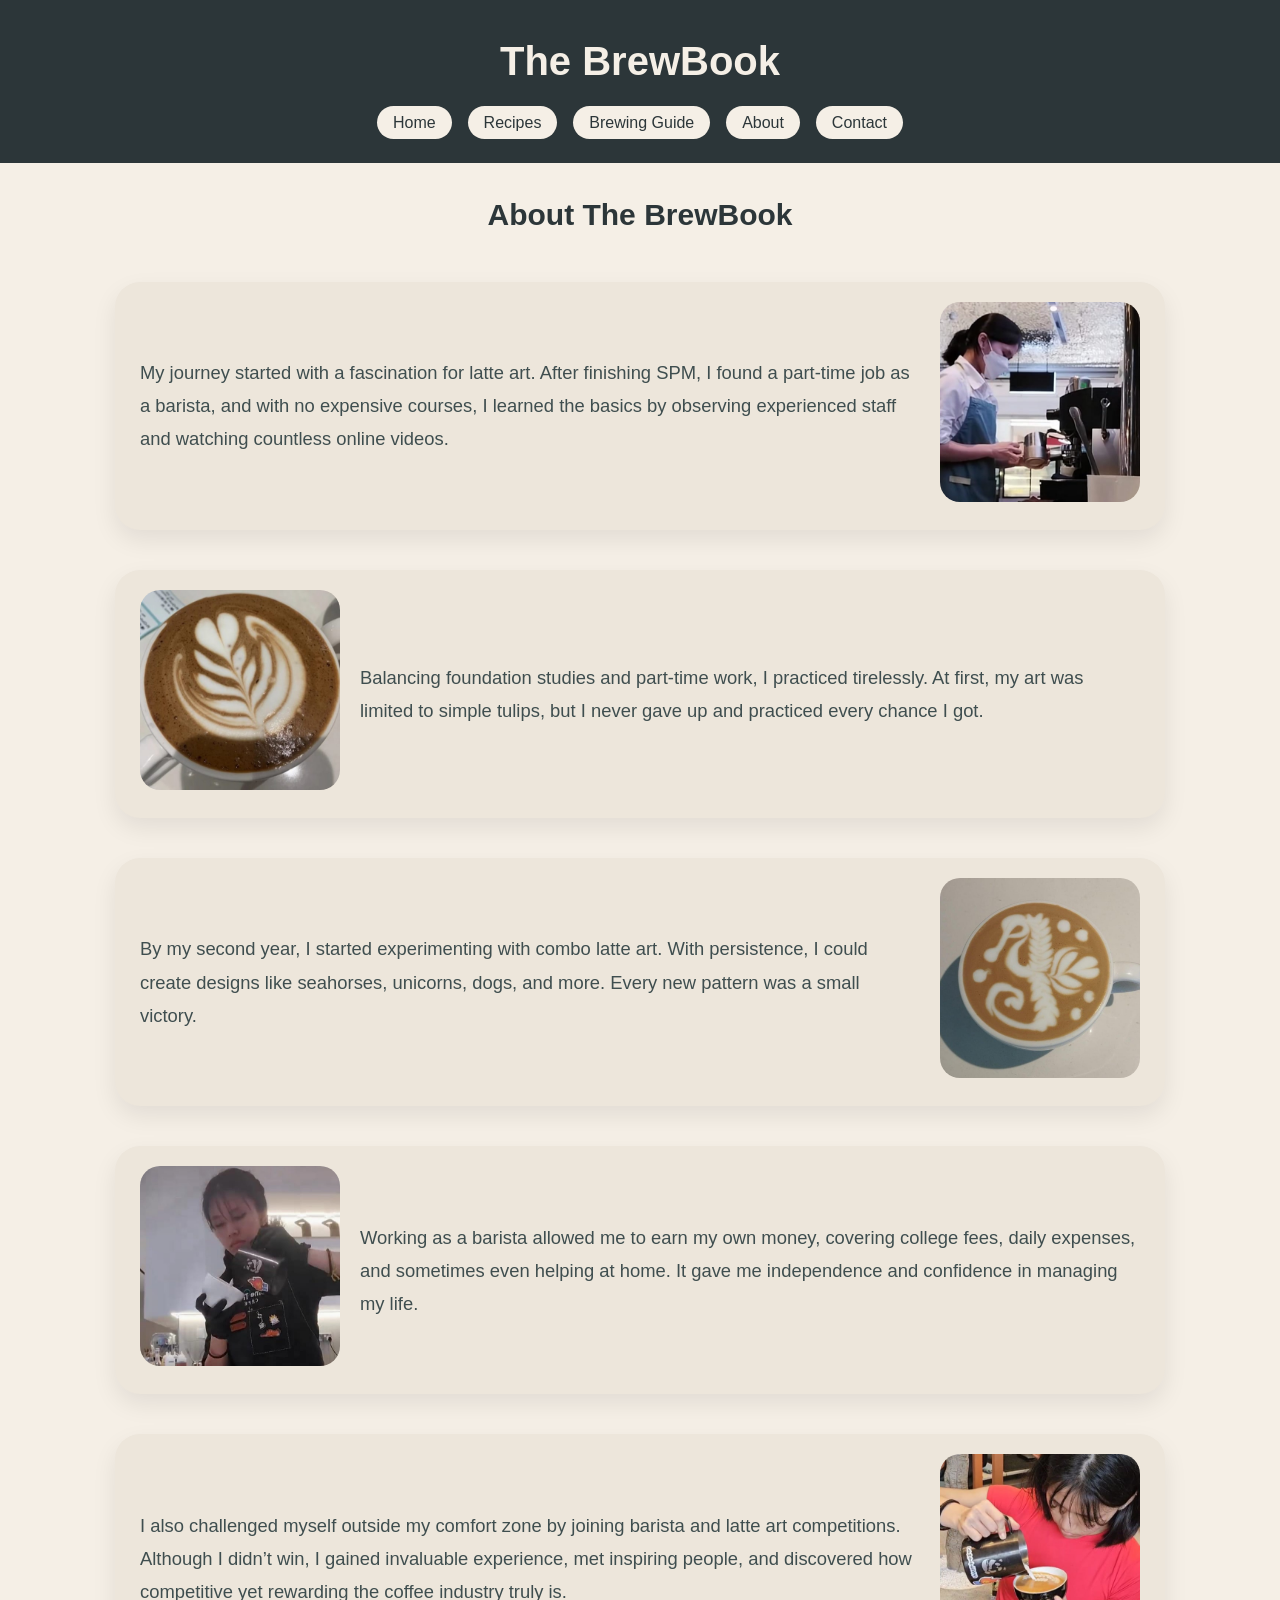
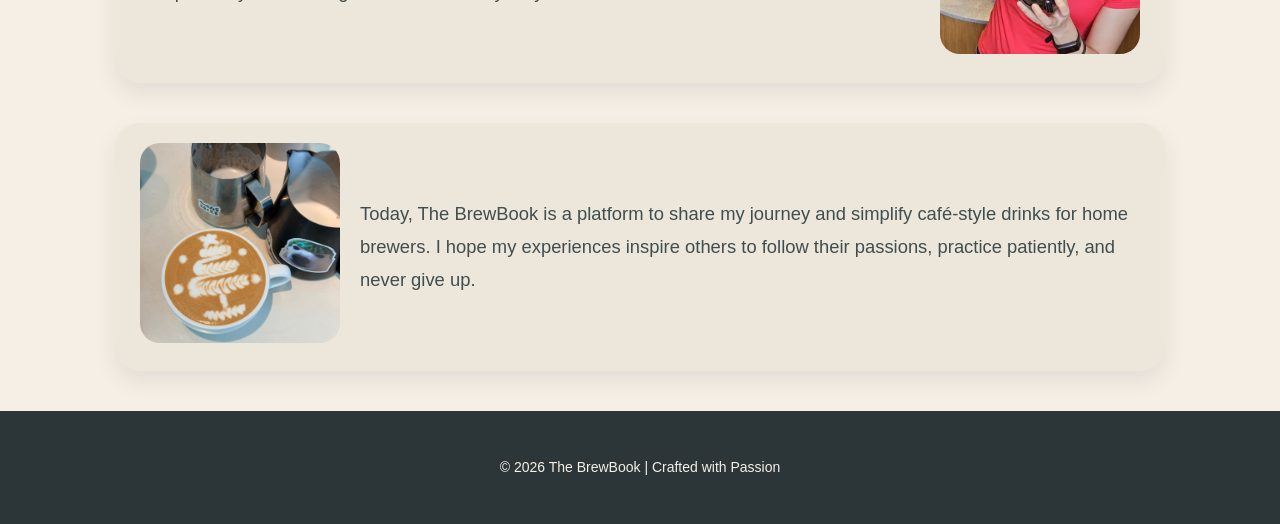
==== commit b5991bc9: "added hamburger, fixed padding margin bugs, added more image, fixed header font" ====
--- a/about.html
+++ b/about.html
@@ -11,18 +11,45 @@
     <link rel="stylesheet" href="style.css">
 </head>
 
+<!-- Google tag (gtag.js) -->
+<script async src="https://www.googletagmanager.com/gtag/js?id=G-664C1SBMFN"></script>
+<script>
+    window.dataLayer = window.dataLayer || [];
+    function gtag() { dataLayer.push(arguments); }
+    gtag('js', new Date());
+
+    gtag('config', 'G-664C1SBMFN');
+</script>
+
 <body>
 
     <header>
-        <h1>The BrewBook</h1>
-        <nav>
-            <a href="index.html">Home</a>
-            <a href="recipes.html">Recipes</a>
-            <a href="brewing.html">Brewing Guide</a>
-            <a href="about.html">About</a>
-            <a href="contact.html">Contact</a>
-        </nav>
+        <div class="header-inner">
+            <h1>The BrewBook</h1>
+
+            <nav>
+                <a href="index.html">Home</a>
+                <a href="recipes.html">Recipes</a>
+                <a href="brewing.html">Brewing Guide</a>
+                <a href="about.html">About</a>
+                <a href="contact.html">Contact</a>
+            </nav>
+        </div>
     </header>
+
+    <!-- Hamburger button -->
+    <div class="hamburger" id="hamburger">
+        &#9776; <!-- ☰ icon -->
+    </div>
+
+    <!-- Sidebar menu -->
+    <div class="sidebar" id="sidebar">
+        <a href="index.html">Home</a>
+        <a href="recipes.html">Recipes</a>
+        <a href="brewing.html">Brewing Guide</a>
+        <a href="about.html">About</a>
+        <a href="contact.html">Contact</a>
+    </div>
 
     <section>
         <h2>About The BrewBook</h2>
@@ -129,6 +156,36 @@
                 }
             });
         });
+
+        const hamburger = document.getElementById('hamburger');
+        const sidebar = document.getElementById('sidebar');
+
+        // Toggle sidebar open/close
+        hamburger.addEventListener('click', () => {
+            if (sidebar.style.width === '250px') {
+                sidebar.style.width = '0';
+            } else {
+                sidebar.style.width = '250px';
+            }
+        });
+
+        // Function to check background
+        function updateHamburgerColor() {
+            const scrollY = window.scrollY;
+
+            // Example: change color after scrolling past 100px
+            if (scrollY > 100) {
+                hamburger.classList.add('dark'); // dark color on light background
+            } else {
+                hamburger.classList.remove('dark'); // white on top (dark header)
+            }
+        }
+
+        // Run on scroll
+        window.addEventListener('scroll', updateHamburgerColor);
+
+        // Run on load in case user reloads mid-page
+        updateHamburgerColor();
     </script>
 
 </body>
--- a/style.css
+++ b/style.css
@@ -18,7 +18,9 @@
     background: var(--light);
     color: var(--inkwell);
     line-height: 1.8;
-    font-size: 17px;
+    font-size: 14px;
+    font-weight: 20px;
+
 
     /* Make the whole page a column flex container */
     display: flex;
@@ -33,9 +35,22 @@
     flex: 1;
 }
 
+title {
+    font-size: 20px;
+}
+
 h2 {
     text-align: center;
-    font-weight: 500;
+    font-weight: 900;
+    font-size: 30px;
+
+}
+
+h3 {
+    text-align: center;
+    font-weight: 700;
+    font-size: 24px;
+
 }
 
 /* ============================= */
@@ -55,6 +70,123 @@
 
 }
 
+/* Hamburger default */
+.hamburger {
+    display: none;
+    font-size: 2rem;
+    cursor: pointer;
+    position: fixed;
+    top: 20px;
+    left: 20px;
+    z-index: 1001;
+    color: white;
+    /* default white */
+    background: rgba(0, 0, 0, 0);
+    /* transparent */
+    padding: 8px 12px;
+    border-radius: 12px;
+    transition: color 0.3s ease, background 0.3s ease, transform 0.3s ease;
+    box-shadow: 0 5px 15px rgba(0, 0, 0, 0.2);
+}
+
+/* Hamburger when on light section */
+.hamburger.dark {
+    color: var(--inkwell);
+    /* dark color for light background */
+    background: rgba(255, 255, 255, 0.8);
+    /* optional subtle bg */
+}
+
+.hamburger:hover {
+    background: rgba(255, 255, 255, 0.2);
+    /* subtle hover bg */
+    color: var(--creme);
+    /* example hover color */
+}
+
+/* Sidebar menu */
+.sidebar {
+    height: 100%;
+    width: 0;
+    /* hidden by default */
+    position: fixed;
+    top: 0;
+    left: 0;
+    background-color: var(--light);
+    overflow-x: hidden;
+    transition: width 0.4s ease;
+    z-index: 1000;
+    padding-top: 120px;
+    display: flex;
+    flex-direction: column;
+    gap: 25px;
+}
+
+/* Sidebar links */
+.sidebar a {
+    padding: 8px 16px;
+    text-decoration: none;
+    font-size: 1.2rem;
+    color: var(--inkwell);
+    border-radius: 25px;
+    transition: background 0.3s, color 0.3s;
+    display: inline-block;
+    /* makes width only as wide as content */
+    width: fit-content;
+    /* shrink to text width */
+    text-align: center;
+    /* center text inside pill */
+    margin-left: auto;
+    /* center the pill in sidebar */
+    margin-right: auto;
+}
+
+/* Sidebar links hover */
+.sidebar a:hover {
+    background-color: var(--creme);
+    /* brown color */
+    color: white;
+    padding-left: 30px;
+    /* keep pill shape consistent */
+    padding-right: 30px;
+}
+
+/* RESPONSIVE: Hamburger on small screens */
+@media (max-width: 900px) {
+    nav {
+        display: none;
+        /* hide desktop nav */
+    }
+
+    .hamburger {
+        display: block;
+        /* show hamburger */
+    }
+}
+
+/* Responsive */
+@media (max-width: 900px) {
+    nav {
+        display: none;
+        /* hide desktop nav */
+    }
+
+    .hamburger {
+        display: block;
+    }
+}
+
+/* Responsive: show hamburger, hide desktop nav */
+@media (max-width: 900px) {
+    nav {
+        display: none;
+    }
+
+    .hamburger {
+        display: block;
+    }
+}
+
 /* ============================= */
 /* NAVIGATION */
 /* ============================= */
@@ -66,7 +198,7 @@
     text-decoration: none;
     color: var(--inkwell);
     background: var(--light);
-    padding: 6px 14px;
+    padding: 8px 16px;
     margin: 0 6px;
     border-radius: 40px;
     font-size: 1.0rem;
@@ -96,7 +228,7 @@
 /* HERO / CAROUSEL */
 /* ============================= */
 .hero-wrapper {
-    padding: 90px 0;
+    padding: 10px 0;
     /* updated from 60px to 90px */
 }
 
@@ -211,14 +343,15 @@
 .section {
     max-width: 1000px;
     margin: 60px auto;
-    padding: 0 20px;
+    padding: 60px 50px 60px 50px;
+    /* top right bottom left */
 }
 
 .section.center {
     text-align: center;
     /* centers text and button */
-    padding: 60px 20px 80px;
-    /* top 60px, sides 20px, bottom 80px */
+    padding: 80px 40px 100px 40px;
+    /* top, right, bottom, left */
 }
 
 .section.center .button {
@@ -235,6 +368,17 @@
 
 .light {
     background: var(--soft);
+    border-radius: 40px;
+}
+
+@media (max-width: 900px) {
+    .section {
+        padding: 30px 20px;
+    }
+
+    .section.center {
+        padding: 40px 20px 60px 20px;
+    }
 }
 
 /* ============================= */
@@ -244,9 +388,9 @@
     text-align: center;
     max-width: 750px;
     /* slightly wider */
-    margin: 40px auto;
+    margin: 1px auto;
     /* vertical spacing from other sections */
-    font-size: 1.4rem;
+    font-size: 1.2rem;
     /* slightly bigger text */
     line-height: 2;
     /* thicker line spacing */
@@ -325,6 +469,11 @@
     max-width: 1100px;
     margin: 0 auto 80px auto;
     padding: 0 20px;
+}
+
+.brewing-section h2 {
+    margin-bottom: 30px;
+    text-align: center;
 }
 
 .brew-row {
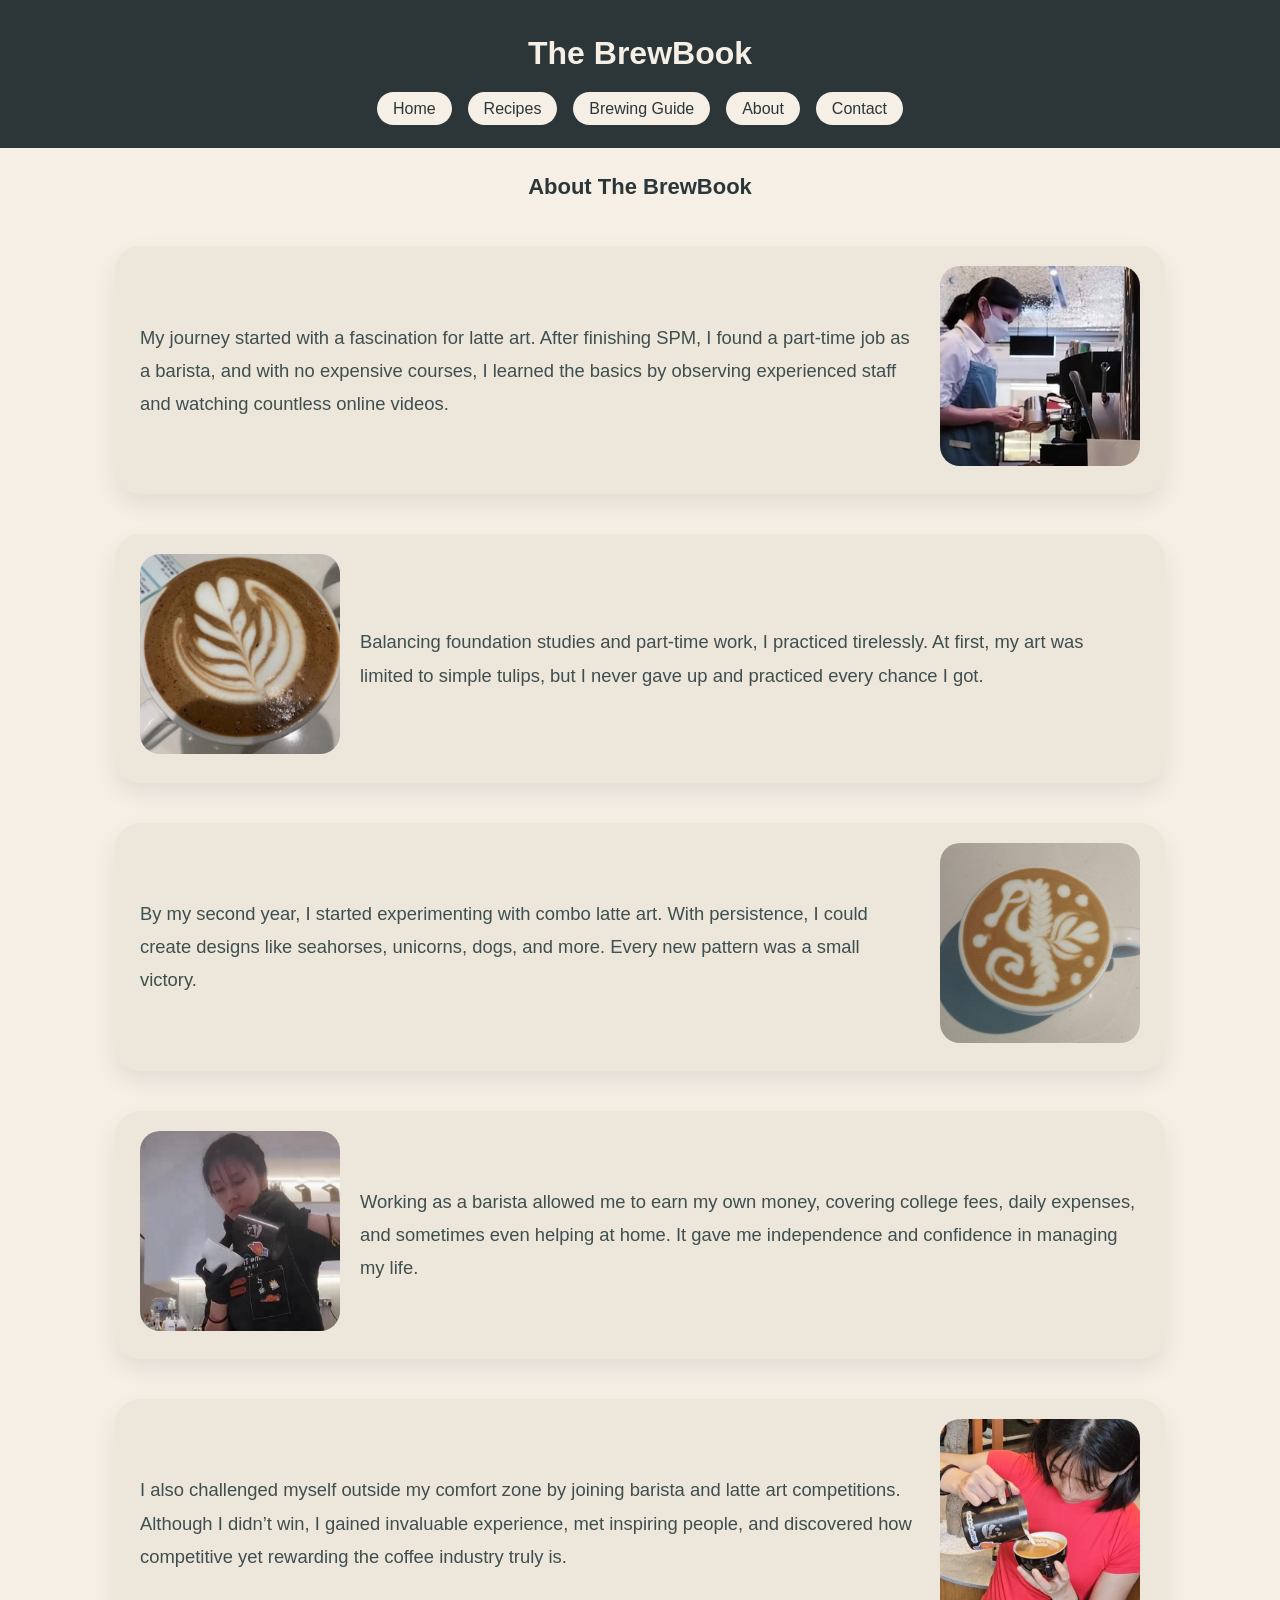
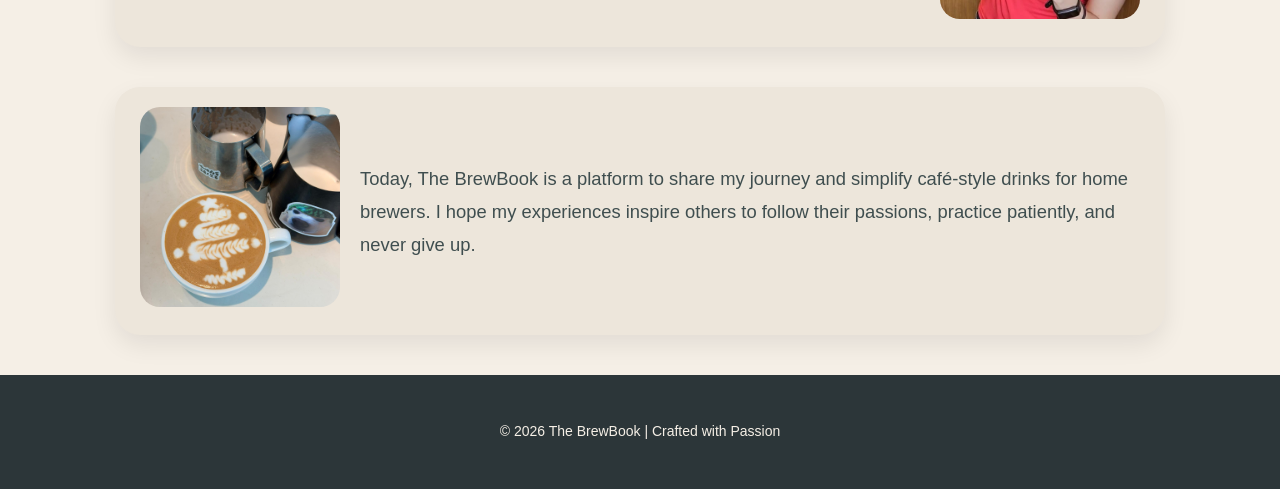
==== commit 177800a4: "hamburger scroll" ====
--- a/about.html
+++ b/about.html
@@ -160,12 +160,15 @@
         const hamburger = document.getElementById('hamburger');
         const sidebar = document.getElementById('sidebar');
 
-        // Toggle sidebar open/close
         hamburger.addEventListener('click', () => {
-            if (sidebar.style.width === '250px') {
+            const isOpen = sidebar.style.width === '250px';
+
+            if (isOpen) {
                 sidebar.style.width = '0';
+                document.body.classList.remove('menu-open');
             } else {
                 sidebar.style.width = '250px';
+                document.body.classList.add('menu-open');
             }
         });
 
--- a/style.css
+++ b/style.css
@@ -27,6 +27,8 @@
     flex-direction: column;
     min-height: 100vh;
     /* full viewport height */
+
+    text-transform: none;
 }
 
 /* Make the main content grow to fill space */
@@ -42,14 +44,14 @@
 h2 {
     text-align: center;
     font-weight: 900;
-    font-size: 30px;
+    font-size: 22px;
 
 }
 
 h3 {
     text-align: center;
     font-weight: 700;
-    font-size: 24px;
+    font-size: 12px;
 
 }
 
@@ -66,7 +68,7 @@
     color: var(--light);
     margin: 0;
     font-weight: 800;
-    font-size: 40px;
+    font-size: 32px;
 
 }
 
@@ -104,22 +106,33 @@
     /* example hover color */
 }
 
-/* Sidebar menu */
 .sidebar {
-    height: 100%;
+    height: 100vh;
+    /* use viewport height */
     width: 0;
-    /* hidden by default */
     position: fixed;
     top: 0;
     left: 0;
     background-color: var(--light);
+
+    overflow-y: auto;
+    /* allow vertical scroll */
     overflow-x: hidden;
+
     transition: width 0.4s ease;
     z-index: 1000;
     padding-top: 120px;
+
     display: flex;
     flex-direction: column;
     gap: 25px;
+
+    -webkit-overflow-scrolling: touch;
+    /* smooth scroll on iPhone */
+}
+
+body.menu-open {
+    overflow: hidden;
 }
 
 /* Sidebar links */
@@ -164,27 +177,8 @@
     }
 }
 
-/* Responsive */
-@media (max-width: 900px) {
-    nav {
-        display: none;
-        /* hide desktop nav */
-    }
-
-    .hamburger {
-        display: block;
-    }
-}
-
-/* Responsive: show hamburger, hide desktop nav */
-@media (max-width: 900px) {
-    nav {
-        display: none;
-    }
-
-    .hamburger {
-        display: block;
-    }
+.sidebar {
+    padding-top: 80px;
 }
 
 /* ============================= */
@@ -441,9 +435,19 @@
 }
 
 .recipe-card h3 {
-    padding: 15px;
+    font-size: 1rem;
+    font-weight: 500;
+    text-align: center;
+    color: var(--inkwell);
+    padding: 10px 0;
     margin: 0;
-    text-align: center;
+
+    text-transform: none;
+    /* prevent forced uppercase */
+    font-variant: normal;
+    /* disables small-caps */
+    font-variant-caps: normal;
+    /* Chrome-specific for caps */
 }
 
 /* RECIPE CONTENT EXPAND/COLLAPSE */
